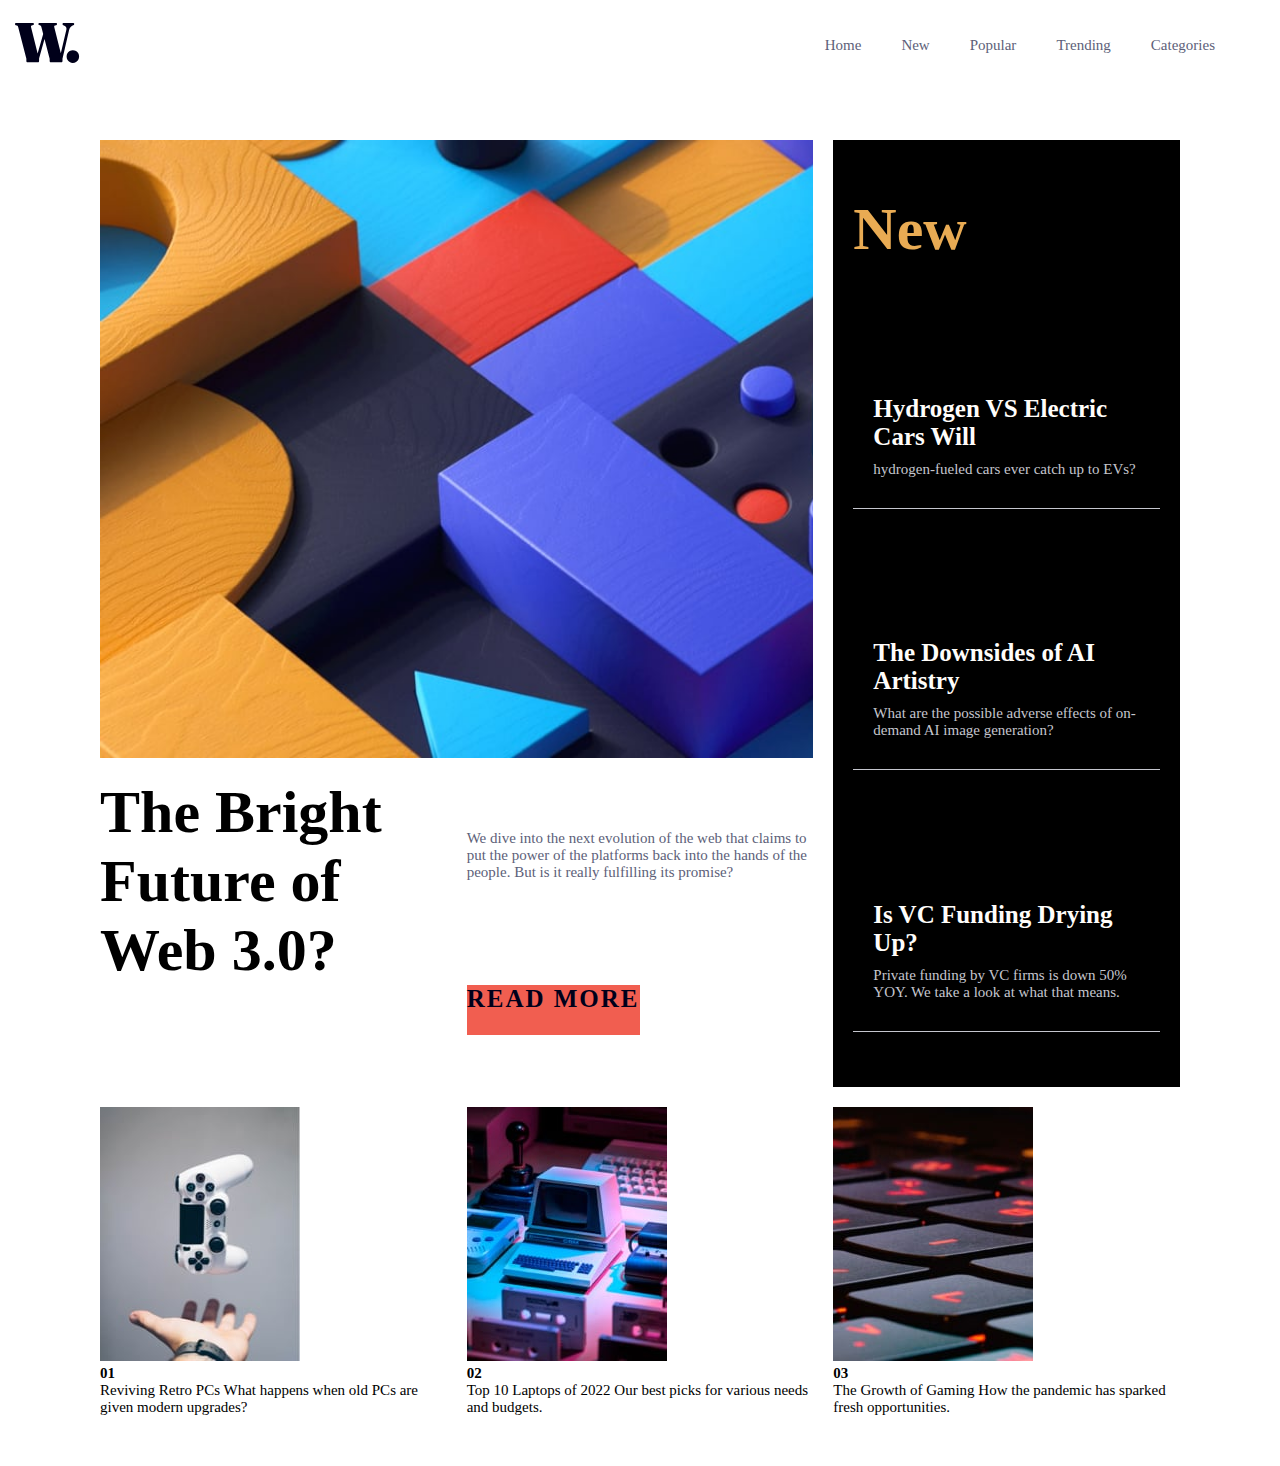
==== news homepage main/index.html @ c3abfe2a "add news homepeage, NEEDS IMPROVEMENT" ====
<!DOCTYPE html>
<html lang="en">
  <head>
    <meta charset="UTF-8" />
    <meta name="viewport" content="width=device-width, initial-scale=1.0" />
    <!-- displays site properly based on user's device -->

    <link
      rel="icon"
      type="image/png"
      sizes="32x32"
      href="./assets/images/favicon-32x32.png"
    />
    <link rel="stylesheet" href="style.css" />
    <title>Frontend Mentor | News homepage</title>
  </head>
  <body>
    <div class="header-container">
      <div class="header">
        <a href=""><img class="logo" src="assets/images/logo.svg" alt="" /></a>
        <nav>
          <ul class="menu-elements">
            <li><a class="menu" href="">Home</a></li>
            <li><a class="new" href="">New</a></li>
            <li><a class="popular" href="">Popular</a></li>
            <li><a class="trending" href="">Trending</a></li>
            <li><a class="categories" href="">Categories</a></li>
          </ul>
        </nav>
      </div>
    </div>
    <div class="wrapper">
      <div class="grid-container">
        <div class="img"></div>
        <div class="whats-new">
          <h1>New</h1>
          <div class="news-1">
            <h2>Hydrogen VS Electric Cars Will</h2>
            <p>hydrogen-fueled cars ever catch up to EVs?</p>
          </div>
          <div class="news-2">
            <h2>The Downsides of AI Artistry</h2>
            <p>
              What are the possible adverse effects of on-demand AI image
              generation?
            </p>
          </div>
          <div class="news-3">
            <h2>Is VC Funding Drying Up?</h2>
            <p>
              Private funding by VC firms is down 50% YOY. We take a look at
              what that means.
            </p>
          </div>
        </div>
        <div class="news-text">The Bright Future of Web 3.0?</div>
        <div class="read-more">
          <p>
            We dive into the next evolution of the web that claims to put the
            power of the platforms back into the hands of the people. But is it
            really fulfilling its promise?
          </p>
          <a class="read-more-button" href="#">READ MORE</a>
        </div>

        <div class="card-1">
          <img
            src="./assets/images/image-gaming-growth.jpg"
            alt=""
            class="card-img"
          />
          <div class="card-text">
            <h2>01</h2>
            <p>
              Reviving Retro PCs What happens when old PCs are given modern
              upgrades?
            </p>
          </div>
        </div>
        <div class="card-2">
          <img
            src="./assets/images/image-retro-pcs.jpg"
            alt=""
            class="card-img"
          />
          <div class="card-text">
            <h2>02</h2>
            <p>
              Top 10 Laptops of 2022 Our best picks for various needs and
              budgets.
            </p>
          </div>
        </div>
        <div class="card-3">
          <img
            src="./assets/images/image-top-laptops.jpg"
            alt=""
            class="card-img"
          />
          <div class="card-text">
            <h2>03</h2>
            <p>
              The Growth of Gaming How the pandemic has sparked fresh
              opportunities.
            </p>
          </div>
        </div>
      </div>
    </div>
  </body>
</html>
---- news homepage main/style.css ----
:root {
  --soft-orange: hsl(35, 77%, 62%);
  --soft-red: hsl(5, 85%, 63%);
  --off-white: hsl(36, 100%, 99%);
  --graysh-blue: hsl(233, 8%, 79%);
  --dark-graysh-blue: hsl(236, 13%, 42%);
  --blue: hsl(240, 100%, 5%);
  --font-size-paragraph: 15px;
  --header-height: 50px;
  --header-width: 1440px;
  --font-size-h1: 60px;
  --button-font-size: 25px;
  --font-size: 25px;
}

* {
  margin: 0;
  padding: 0;
  box-sizing: border-box;
  font-size: var(--font-size-paragraph);
}

.header-container {
  display: flex;
  justify-content: center;
}
.header {
  display: flex;
  justify-content: space-between;
  align-items: center;
  height: var(--header-height);
  width: var(--header-width);
  margin: 20px 15px;
}
.logo {
  display: inline-block;
}
.menu-elements {
  list-style-type: none;
  display: flex;
  margin: 0;
  padding: 0;
}

.menu-elements li {
  margin: 0 20px;
}
.menu-elements li a {
  text-decoration: none;
  color: var(--dark-graysh-blue);
}

.menu-elements li:last-child {
  margin-right: 50px;
}

.wrapper {
  display: flex;
  justify-content: center;
  align-items: center;
  padding: 50px;
}

.grid-container {
  display: grid;

  grid-template-rows: 2fr 1fr 1fr;
  grid-template-columns: repeat(3, 1fr);
  grid-gap: 20px;
  margin: 0 50px;
  grid-template-areas:
    "img img news "
    "news-text readmore news"
    "card1 card2 card3";
}

/* .grid-container div {
  background-color: rgba(25, 248, 136, 0.233);
} */

.img {
  padding: 0;
  grid-area: img;
  background-image: url(./assets/images/image-web-3-desktop.jpg);
  background-size: cover;
  background-repeat: no-repeat;
}

.whats-new {
  grid-area: news;
  background-color: black;
  display: flex;
  flex-direction: column;
  justify-content: space-around;
  padding: 0 20px;
}

.whats-new h1 {
  color: var(--soft-orange);
  font-size: var(--font-size-h1);
}

.news-text {
  grid-area: news-text;
}

.read-more {
  grid-area: readmore;
}

.card-1 {
  grid-area: card1;
}
.card-2 {
  grid-area: card2;
}

.card-3 {
  grid-area: card3;
}

.news-text {
  font-size: var(--font-size-h1);
  font-weight: bold;
}

.read-more {
  display: flex;
  flex-direction: column;
  justify-content: space-around;
  /* padding: 20px; */
  color: var(--dark-graysh-blue);
  font-size: var(--font-size-paragraph);
}

.read-more-button {
  /*  display: block; */
  text-decoration: none;
  color: var(--blue);
  font-size: var(--button-font-size);
  font-weight: 700;
  letter-spacing: 2px;
  background-color: var(--soft-red);
  height: 50px;
  width: 50%;
}

.news-1,
.news-2,
.news-3 {
  border-bottom: solid 1px var(--graysh-blue);
  padding: 20px;
  color: var(--off-white);
}

.news-1 p,
.news-2 p,
.news-3 p {
  color: var(--graysh-blue);
  padding: 10px 0;
}

.news-1 h2,
.news-2 h2,
.news-3 h2 {
  font-size: var(--font-size);
}
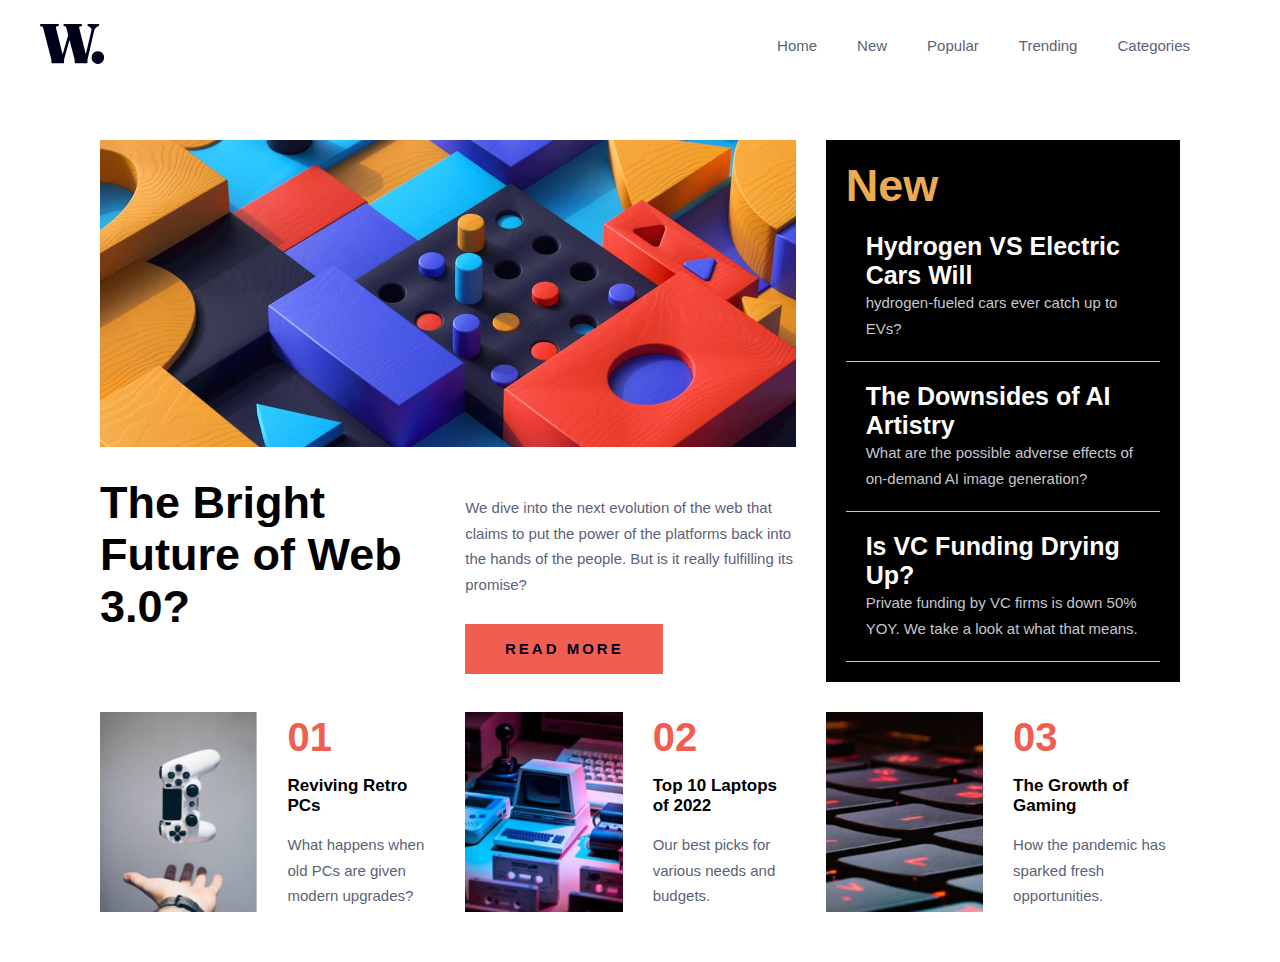
==== commit 83e4464b: "improvements" ====
--- a/news homepage main/index.html
+++ b/news homepage main/index.html
@@ -15,47 +15,59 @@
     <title>Frontend Mentor | News homepage</title>
   </head>
   <body>
-    <div class="header-container">
+    <header class="header-container">
       <div class="header">
         <a href=""><img class="logo" src="assets/images/logo.svg" alt="" /></a>
         <nav>
           <ul class="menu-elements">
-            <li><a class="menu" href="">Home</a></li>
-            <li><a class="new" href="">New</a></li>
-            <li><a class="popular" href="">Popular</a></li>
-            <li><a class="trending" href="">Trending</a></li>
-            <li><a class="categories" href="">Categories</a></li>
+            <li class="header-menu-li"><a class="menu" href="">Home</a></li>
+            <li class="header-menu-li"><a class="new" href="">New</a></li>
+            <li class="header-menu-li">
+              <a class="popular" href="">Popular</a>
+            </li>
+            <li class="header-menu-li">
+              <a class="trending" href="">Trending</a>
+            </li>
+            <li class="header-menu-li">
+              <a class="categories" href="">Categories</a>
+            </li>
           </ul>
         </nav>
       </div>
-    </div>
-    <div class="wrapper">
+    </header>
+    <main class="wrapper">
       <div class="grid-container">
         <div class="img"></div>
-        <div class="whats-new">
+        <section class="whats-new">
           <h1>New</h1>
           <div class="news-1">
-            <h2>Hydrogen VS Electric Cars Will</h2>
-            <p>hydrogen-fueled cars ever catch up to EVs?</p>
+            <h2>
+              <a href="#" class="news-link">Hydrogen VS Electric Cars Will</a>
+            </h2>
+            <p class="news-paragraph">
+              hydrogen-fueled cars ever catch up to EVs?
+            </p>
           </div>
           <div class="news-2">
-            <h2>The Downsides of AI Artistry</h2>
-            <p>
+            <h2>
+              <a href="#" class="news-link">The Downsides of AI Artistry</a>
+            </h2>
+            <p class="news-paragraph">
               What are the possible adverse effects of on-demand AI image
               generation?
             </p>
           </div>
           <div class="news-3">
-            <h2>Is VC Funding Drying Up?</h2>
-            <p>
+            <h2><a href="#" class="news-link">Is VC Funding Drying Up?</a></h2>
+            <p class="news-paragraph">
               Private funding by VC firms is down 50% YOY. We take a look at
               what that means.
             </p>
           </div>
-        </div>
+        </section>
         <div class="news-text">The Bright Future of Web 3.0?</div>
         <div class="read-more">
-          <p>
+          <p class="read-more-paragraph">
             We dive into the next evolution of the web that claims to put the
             power of the platforms back into the hands of the people. But is it
             really fulfilling its promise?
@@ -70,10 +82,10 @@
             class="card-img"
           />
           <div class="card-text">
-            <h2>01</h2>
-            <p>
-              Reviving Retro PCs What happens when old PCs are given modern
-              upgrades?
+            <h2 class="card-text-h2">01</h2>
+            <h3 class="card-text-h3">Reviving Retro PCs</h3>
+            <p class="card-text-paragraph">
+              What happens when old PCs are given modern upgrades?
             </p>
           </div>
         </div>
@@ -84,10 +96,10 @@
             class="card-img"
           />
           <div class="card-text">
-            <h2>02</h2>
-            <p>
-              Top 10 Laptops of 2022 Our best picks for various needs and
-              budgets.
+            <h2 class="card-text-h2">02</h2>
+            <h3 class="card-text-h3">Top 10 Laptops of 2022</h3>
+            <p class="card-text-paragraph">
+              Our best picks for various needs and budgets.
             </p>
           </div>
         </div>
@@ -98,14 +110,14 @@
             class="card-img"
           />
           <div class="card-text">
-            <h2>03</h2>
-            <p>
-              The Growth of Gaming How the pandemic has sparked fresh
-              opportunities.
+            <h2 class="card-text-h2">03</h2>
+            <h3 class="card-text-h3">The Growth of Gaming</h3>
+            <p class="card-text-paragraph">
+              How the pandemic has sparked fresh opportunities.
             </p>
           </div>
         </div>
       </div>
-    </div>
+    </main>
   </body>
 </html>
--- a/news homepage main/style.css
+++ b/news homepage main/style.css
@@ -5,19 +5,29 @@
   --graysh-blue: hsl(233, 8%, 79%);
   --dark-graysh-blue: hsl(236, 13%, 42%);
   --blue: hsl(240, 100%, 5%);
+  --header-height: 50px;
+  --header-width: 1200px;
+  --font-size-h1: 45px;
+  --font-size-h2: 40px;
+  --font-size-h3: 17px;
   --font-size-paragraph: 15px;
-  --header-height: 50px;
-  --header-width: 1440px;
-  --font-size-h1: 60px;
-  --button-font-size: 25px;
+  --button-font-size: 15px;
+  --button-height: 50px;
   --font-size: 25px;
 }
+
+@import url("https://fonts.googleapis.com/css2?family=Hanken+Grotesk:ital,wght@0,100..900;1,100..900&family=Inter:ital,opsz,wght@0,14..32,100..900;1,14..32,100..900&family=Parkinsans:wght@300..800&family=Poppins:ital,wght@0,100;0,200;0,300;0,400;0,500;0,600;0,700;0,800;0,900;1,100;1,200;1,300;1,400;1,500;1,600;1,700;1,800;1,900&family=Red+Hat+Display:ital,wght@0,300..900;1,300..900&display=swap");
 
 * {
   margin: 0;
   padding: 0;
   box-sizing: border-box;
-  font-size: var(--font-size-paragraph);
+  font-family: "Inter", sans-serif;
+  font-size: var(--font-size-paragraph);
+}
+
+p {
+  line-height: 1.7;
 }
 
 .header-container {
@@ -32,6 +42,14 @@
   width: var(--header-width);
   margin: 20px 15px;
 }
+
+.header-menu-li a {
+  transition: color 0.5s;
+}
+
+.header-menu-li a:hover {
+  color: var(--soft-red);
+}
 .logo {
   display: inline-block;
 }
@@ -63,13 +81,13 @@
 
 .grid-container {
   display: grid;
-
-  grid-template-rows: 2fr 1fr 1fr;
-  grid-template-columns: repeat(3, 1fr);
-  grid-gap: 20px;
+  width: var(--header-width);
+  grid-template-rows: 1.5fr 1fr;
+  /* grid-template-columns: repeat(3, 1fr); */
+  grid-gap: 30px;
   margin: 0 50px;
   grid-template-areas:
-    "img img news "
+    "img img news"
     "news-text readmore news"
     "card1 card2 card3";
 }
@@ -91,8 +109,8 @@
   background-color: black;
   display: flex;
   flex-direction: column;
-  justify-content: space-around;
-  padding: 0 20px;
+  justify-content: space-between;
+  padding: 20px;
 }
 
 .whats-new h1 {
@@ -104,26 +122,42 @@
   grid-area: news-text;
 }
 
-.read-more {
-  grid-area: readmore;
-}
-
-.card-1 {
-  grid-area: card1;
-}
-.card-2 {
-  grid-area: card2;
-}
-
-.card-3 {
-  grid-area: card3;
-}
-
 .news-text {
   font-size: var(--font-size-h1);
   font-weight: bold;
 }
 
+.news-1,
+.news-2,
+.news-3 {
+  border-bottom: solid 1px var(--graysh-blue);
+  padding: 20px;
+  color: var(--off-white);
+}
+
+.news-paragraph {
+  color: var(--graysh-blue);
+  font-size: var(--font-size-paragraph);
+}
+
+.read-more-paragraph {
+  color: var(--dark-graysh-blue);
+  padding: 10px 0;
+}
+
+.news-link {
+  text-decoration: none;
+  color: var(--off-white);
+  font-size: var(--font-size);
+}
+
+.news-link:hover {
+  color: var(--soft-orange);
+}
+
+.read-more {
+  grid-area: readmore;
+}
 .read-more {
   display: flex;
   flex-direction: column;
@@ -139,29 +173,66 @@
   color: var(--blue);
   font-size: var(--button-font-size);
   font-weight: 700;
-  letter-spacing: 2px;
+  letter-spacing: 3px;
   background-color: var(--soft-red);
-  height: 50px;
-  width: 50%;
-}
-
-.news-1,
-.news-2,
-.news-3 {
-  border-bottom: solid 1px var(--graysh-blue);
-  padding: 20px;
+  text-align: center;
+  line-height: var(--button-height);
+  height: var(--button-height);
+  max-width: 60%;
+  padding: 0 10px;
+}
+
+.read-more-button:hover {
   color: var(--off-white);
-}
-
-.news-1 p,
-.news-2 p,
-.news-3 p {
-  color: var(--graysh-blue);
-  padding: 10px 0;
-}
-
-.news-1 h2,
-.news-2 h2,
-.news-3 h2 {
-  font-size: var(--font-size);
-}
+  background-color: black;
+}
+
+.card-1 {
+  grid-area: card1;
+}
+.card-2 {
+  grid-area: card2;
+}
+
+.card-3 {
+  grid-area: card3;
+}
+
+.card-1,
+.card-2,
+.card-3 {
+  display: flex;
+  align-items: center;
+  height: 100%;
+  /* padding: 10px; */
+  gap: 20px;
+}
+
+.card-1 img,
+.card-2 img,
+.card-3 img {
+  height: 200px;
+}
+
+.card-text {
+  display: flex;
+  flex-direction: column;
+  align-items: flex-start;
+  justify-content: space-around;
+  height: 100%;
+  gap: 10px;
+  padding: 0 10px;
+}
+.card-text-h2 {
+  font-size: var(--font-size-h2);
+  color: var(--soft-red);
+}
+.card-text-h3 {
+  font-weight: 800;
+  font-size: var(--font-size-h3);
+}
+
+.card-text-paragraph {
+  color: var(--dark-graysh-blue);
+  font-size: var(--font-size-paragraph);
+}
